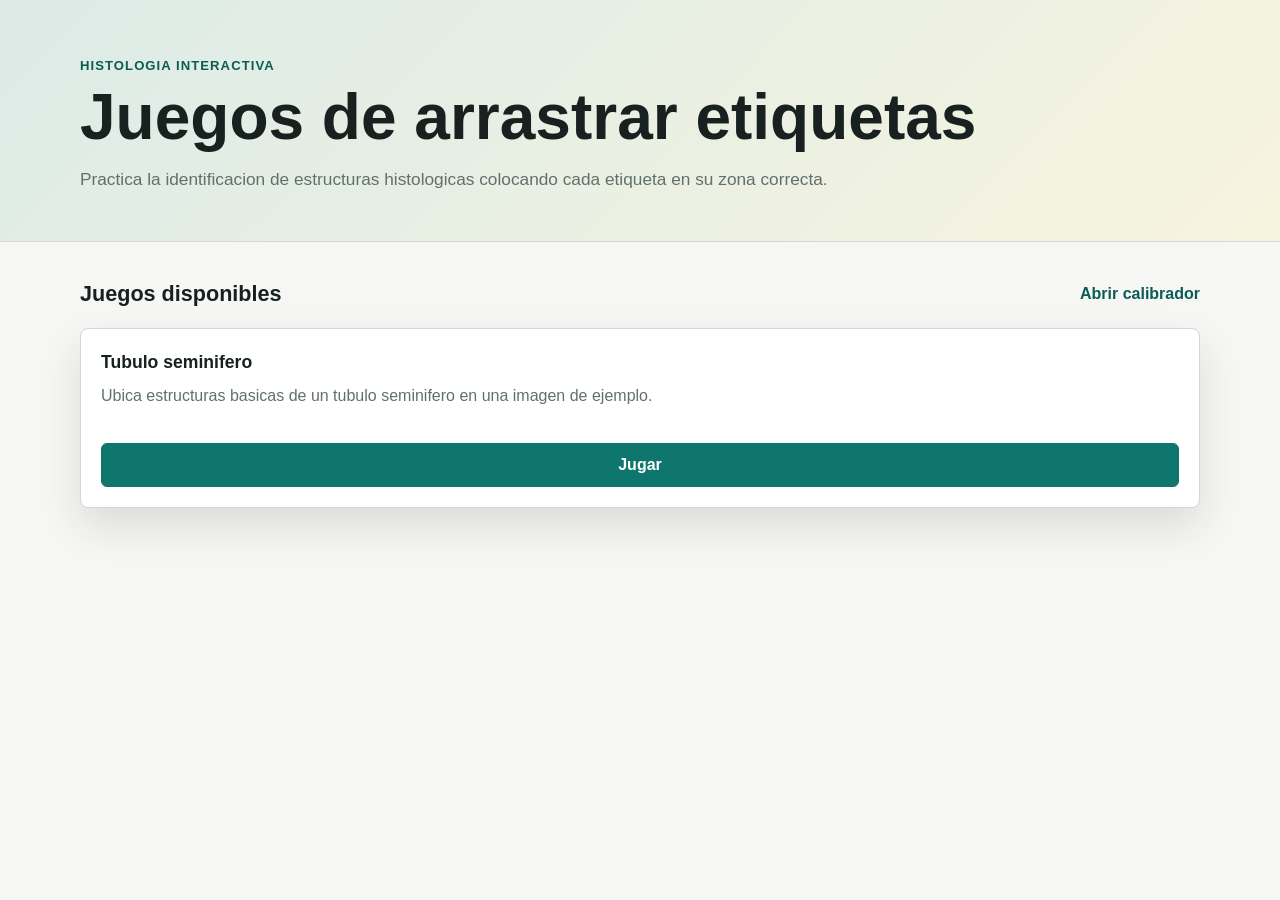
==== index.html @ eb305e26 "Crear plantilla base de juegos de histología" ====
<!doctype html>
<html lang="es">
  <head>
    <meta charset="utf-8">
    <meta name="viewport" content="width=device-width, initial-scale=1">
    <title>Juegos de histologia</title>
    <link rel="stylesheet" href="src/styles.css">
  </head>
  <body>
    <header class="site-header">
      <div class="wrap">
        <p class="eyebrow">Histologia interactiva</p>
        <h1>Juegos de arrastrar etiquetas</h1>
        <p class="lead">
          Practica la identificacion de estructuras histologicas colocando cada etiqueta en su zona correcta.
        </p>
      </div>
    </header>

    <main class="wrap main-layout">
      <section aria-labelledby="games-title">
        <div class="section-heading">
          <h2 id="games-title">Juegos disponibles</h2>
          <a class="secondary-link" href="calibrador.html">Abrir calibrador</a>
        </div>
        <div id="games-list" class="games-grid" aria-live="polite">
          <p class="muted">Cargando juegos...</p>
        </div>
      </section>
    </main>

    <script>
      const list = document.querySelector("#games-list");

      async function loadGames() {
        try {
          const response = await fetch("data/juegos.json", { cache: "no-store" });
          if (!response.ok) throw new Error("No se pudo cargar data/juegos.json");
          const games = await response.json();

          if (!Array.isArray(games) || games.length === 0) {
            list.innerHTML = '<p class="muted">Todavia no hay juegos publicados.</p>';
            return;
          }

          list.innerHTML = games.map((game) => `
            <article class="game-card">
              <div>
                <h3>${escapeHtml(game.titulo || game.id)}</h3>
                <p>${escapeHtml(game.descripcion || "Juego interactivo de histologia.")}</p>
              </div>
              <a class="button" href="game.html?juego=${encodeURIComponent(game.id)}">Jugar</a>
            </article>
          `).join("");
        } catch (error) {
          list.innerHTML = `
            <div class="notice error">
              No se pudo cargar el listado. Revisa que <code>data/juegos.json</code> exista y tenga JSON valido.
            </div>
          `;
        }
      }

      function escapeHtml(value) {
        return String(value)
          .replaceAll("&", "&amp;")
          .replaceAll("<", "&lt;")
          .replaceAll(">", "&gt;")
          .replaceAll('"', "&quot;")
          .replaceAll("'", "&#039;");
      }

      loadGames();
    </script>
  </body>
</html>
---- src/styles.css ----
:root {
  color-scheme: light;
  --bg: #f6f7f4;
  --surface: #ffffff;
  --surface-strong: #edf4f2;
  --ink: #18211f;
  --muted: #62706c;
  --line: #cfd9d4;
  --accent: #0f766e;
  --accent-dark: #0b5c55;
  --danger: #a33b25;
  --success: #26734d;
  --shadow: 0 18px 40px rgba(24, 33, 31, 0.12);
}

* {
  box-sizing: border-box;
}

body {
  margin: 0;
  background: var(--bg);
  color: var(--ink);
  font-family: Arial, Helvetica, sans-serif;
  line-height: 1.5;
}

img {
  display: block;
  max-width: 100%;
}

button,
input {
  font: inherit;
}

.wrap {
  width: min(1120px, calc(100% - 32px));
  margin: 0 auto;
}

.site-header {
  background: linear-gradient(135deg, #dcebe7 0%, #f7f4df 100%);
  border-bottom: 1px solid var(--line);
  padding: 56px 0 48px;
}

.compact-header {
  background: var(--surface);
  border-bottom: 1px solid var(--line);
  padding: 14px 0;
}

.header-row,
.section-heading,
.panel-heading {
  display: flex;
  align-items: center;
  justify-content: space-between;
  gap: 16px;
}

.main-layout {
  padding: 36px 0;
}

.eyebrow {
  margin: 0 0 8px;
  color: var(--accent-dark);
  font-size: 0.82rem;
  font-weight: 700;
  letter-spacing: 0.08em;
  text-transform: uppercase;
}

h1,
h2,
h3,
p {
  overflow-wrap: anywhere;
}

h1 {
  margin: 0;
  font-size: clamp(2rem, 5vw, 4rem);
  line-height: 1.05;
}

h2 {
  margin: 0;
  font-size: 1.35rem;
}

h3 {
  margin: 0 0 8px;
  font-size: 1.1rem;
}

.lead {
  max-width: 760px;
  margin: 16px 0 0;
  color: var(--muted);
  font-size: 1.08rem;
}

.muted {
  color: var(--muted);
}

.secondary-link {
  color: var(--accent-dark);
  font-weight: 700;
  text-decoration: none;
}

.secondary-link:hover {
  text-decoration: underline;
}

.games-grid {
  display: grid;
  grid-template-columns: repeat(auto-fit, minmax(240px, 1fr));
  gap: 16px;
  margin-top: 18px;
}

.game-card,
.labels-panel,
.image-panel,
.status-panel,
.calibrator-tools,
.calibrator-output,
.calibrator-stage-wrap {
  background: var(--surface);
  border: 1px solid var(--line);
  border-radius: 8px;
  box-shadow: var(--shadow);
}

.game-card {
  display: flex;
  min-height: 180px;
  flex-direction: column;
  justify-content: space-between;
  gap: 18px;
  padding: 20px;
}

.game-card p {
  margin: 0;
  color: var(--muted);
}

.button {
  display: inline-flex;
  min-height: 42px;
  align-items: center;
  justify-content: center;
  border: 1px solid var(--accent);
  border-radius: 6px;
  background: var(--accent);
  color: #ffffff;
  cursor: pointer;
  font-weight: 700;
  padding: 9px 14px;
  text-decoration: none;
}

.button:hover {
  background: var(--accent-dark);
  border-color: var(--accent-dark);
}

.button.secondary {
  background: #ffffff;
  color: var(--accent-dark);
}

.button.secondary:hover {
  background: var(--surface-strong);
}

.game-intro {
  padding: 30px 0 18px;
}

.status-panel {
  display: flex;
  align-items: center;
  justify-content: space-between;
  gap: 16px;
  margin-bottom: 18px;
  padding: 14px 16px;
}

#progress-text {
  font-weight: 700;
}

#feedback-text.success {
  color: var(--success);
  font-weight: 700;
}

#feedback-text.error {
  color: var(--danger);
  font-weight: 700;
}

.play-layout {
  display: grid;
  grid-template-columns: minmax(220px, 300px) 1fr;
  gap: 18px;
  align-items: start;
  padding-bottom: 36px;
}

.labels-panel {
  padding: 16px;
}

.labels-list {
  display: grid;
  gap: 10px;
  margin-top: 16px;
}

.label-chip {
  min-height: 44px;
  border: 1px solid var(--line);
  border-radius: 6px;
  background: #f9fbfa;
  color: var(--ink);
  cursor: grab;
  font-weight: 700;
  padding: 10px 12px;
  text-align: left;
}

.label-chip:active {
  cursor: grabbing;
}

.label-chip.used {
  opacity: 0.45;
}

.label-chip.selected {
  border-color: var(--accent);
  background: var(--surface-strong);
  box-shadow: inset 0 0 0 2px rgba(15, 118, 110, 0.22);
}

.image-panel {
  overflow: hidden;
  padding: 12px;
}

.image-stage {
  position: relative;
  overflow: hidden;
  border-radius: 6px;
  background: #e6ece9;
}

.image-stage img {
  width: 100%;
  height: auto;
  user-select: none;
}

.drop-zone {
  position: absolute;
  display: grid;
  min-width: 44px;
  min-height: 32px;
  place-items: center;
  border: 2px dashed rgba(15, 118, 110, 0.75);
  border-radius: 6px;
  background: rgba(255, 255, 255, 0.52);
  color: var(--accent-dark);
  font-size: 0.82rem;
  font-weight: 700;
  text-align: center;
  transform: translate(-50%, -50%);
  transition: background 120ms ease, border-color 120ms ease;
}

.drop-zone.over {
  background: rgba(220, 235, 231, 0.9);
  border-color: var(--accent-dark);
}

.drop-zone.correct {
  border-color: var(--success);
  background: rgba(218, 242, 226, 0.94);
  color: var(--success);
}

.notice {
  border: 1px solid var(--line);
  border-radius: 8px;
  background: var(--surface);
  padding: 14px 16px;
}

.notice.error {
  border-color: #e3b4a8;
  color: var(--danger);
}

.calibrator-tools,
.calibrator-output {
  display: grid;
  grid-template-columns: 1fr auto auto;
  gap: 14px;
  align-items: end;
  margin-bottom: 16px;
  padding: 16px;
}

.calibrator-output {
  grid-template-columns: 1fr auto minmax(70px, auto);
}

label {
  display: grid;
  gap: 6px;
  color: var(--muted);
  font-size: 0.92rem;
  font-weight: 700;
}

input[type="text"] {
  width: 100%;
  min-height: 42px;
  border: 1px solid var(--line);
  border-radius: 6px;
  color: var(--ink);
  padding: 9px 11px;
}

.toggle {
  display: flex;
  min-height: 42px;
  align-items: center;
  gap: 8px;
  color: var(--ink);
}

.calibrator-stage-wrap {
  padding: 12px;
}

.calibrator-stage {
  position: relative;
  overflow: hidden;
  border-radius: 6px;
  background: #e6ece9;
}

.calibrator-stage.with-grid::after {
  position: absolute;
  inset: 0;
  background-image:
    linear-gradient(rgba(15, 118, 110, 0.24) 1px, transparent 1px),
    linear-gradient(90deg, rgba(15, 118, 110, 0.24) 1px, transparent 1px);
  background-size: 10% 10%;
  content: "";
  pointer-events: none;
}

.calibrator-stage img {
  width: 100%;
  height: auto;
}

.calibrator-marker {
  position: absolute;
  width: 18px;
  height: 18px;
  border: 3px solid #ffffff;
  border-radius: 999px;
  background: var(--danger);
  box-shadow: 0 0 0 2px var(--danger);
  transform: translate(-50%, -50%);
}

@media (max-width: 760px) {
  .site-header {
    padding: 36px 0 30px;
  }

  .header-row,
  .section-heading,
  .status-panel,
  .panel-heading {
    align-items: flex-start;
    flex-direction: column;
  }

  .play-layout {
    grid-template-columns: 1fr;
  }

  .labels-list {
    grid-template-columns: repeat(auto-fit, minmax(140px, 1fr));
  }

  .calibrator-tools,
  .calibrator-output {
    grid-template-columns: 1fr;
  }
}
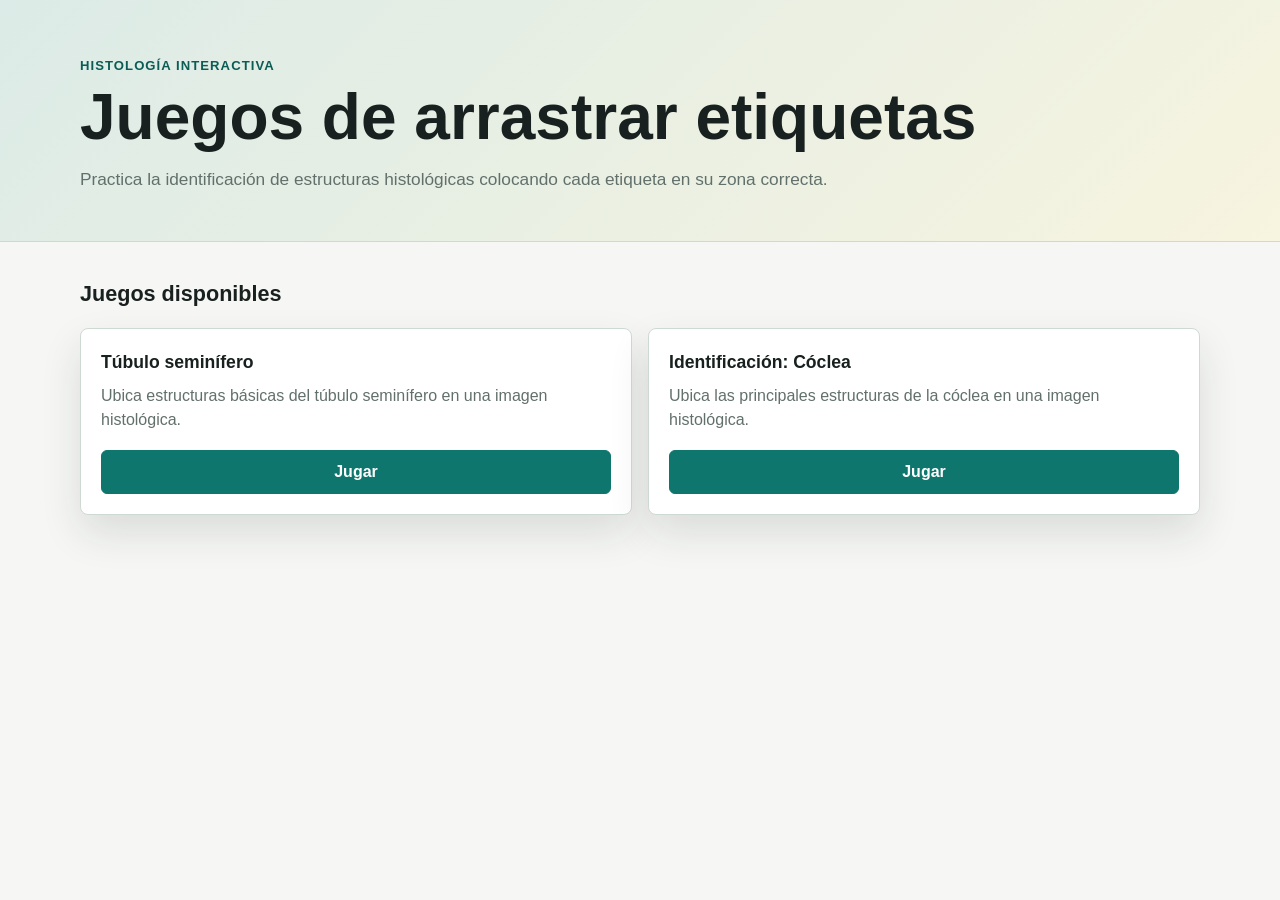
==== commit 6b374104: "Limpiar interfaz para estudiantes" ====
--- a/index.html
+++ b/index.html
@@ -3,16 +3,16 @@
   <head>
     <meta charset="utf-8">
     <meta name="viewport" content="width=device-width, initial-scale=1">
-    <title>Juegos de histologia</title>
+    <title>Juegos de histología</title>
     <link rel="stylesheet" href="src/styles.css">
   </head>
   <body>
     <header class="site-header">
       <div class="wrap">
-        <p class="eyebrow">Histologia interactiva</p>
+        <p class="eyebrow">Histología interactiva</p>
         <h1>Juegos de arrastrar etiquetas</h1>
         <p class="lead">
-          Practica la identificacion de estructuras histologicas colocando cada etiqueta en su zona correcta.
+          Practica la identificación de estructuras histológicas colocando cada etiqueta en su zona correcta.
         </p>
       </div>
     </header>
@@ -21,7 +21,6 @@
       <section aria-labelledby="games-title">
         <div class="section-heading">
           <h2 id="games-title">Juegos disponibles</h2>
-          <a class="secondary-link" href="calibrador.html">Abrir calibrador</a>
         </div>
         <div id="games-list" class="games-grid" aria-live="polite">
           <p class="muted">Cargando juegos...</p>
@@ -39,7 +38,7 @@
           const games = await response.json();
 
           if (!Array.isArray(games) || games.length === 0) {
-            list.innerHTML = '<p class="muted">Todavia no hay juegos publicados.</p>';
+            list.innerHTML = '<p class="muted">Todavía no hay juegos publicados.</p>';
             return;
           }
 
@@ -47,7 +46,7 @@
             <article class="game-card">
               <div>
                 <h3>${escapeHtml(game.titulo || game.id)}</h3>
-                <p>${escapeHtml(game.descripcion || "Juego interactivo de histologia.")}</p>
+                <p>${escapeHtml(game.descripcion || "Juego interactivo de histología.")}</p>
               </div>
               <a class="button" href="game.html?juego=${encodeURIComponent(game.id)}">Jugar</a>
             </article>
@@ -55,7 +54,7 @@
         } catch (error) {
           list.innerHTML = `
             <div class="notice error">
-              No se pudo cargar el listado. Revisa que <code>data/juegos.json</code> exista y tenga JSON valido.
+              No se pudo cargar el listado. Revisa que <code>data/juegos.json</code> exista y tenga JSON válido.
             </div>
           `;
         }
--- a/src/styles.css
+++ b/src/styles.css
@@ -272,19 +272,33 @@
 
 .drop-zone {
   position: absolute;
-  display: grid;
-  min-width: 44px;
-  min-height: 32px;
-  place-items: center;
+  display: flex;
+  min-width: 0;
+  min-height: 0;
+  align-items: center;
+  justify-content: center;
   border: 2px dashed rgba(15, 118, 110, 0.75);
   border-radius: 6px;
   background: rgba(255, 255, 255, 0.52);
   color: var(--accent-dark);
   font-size: 0.82rem;
   font-weight: 700;
+  line-height: 1;
+  overflow: hidden;
+  overflow-wrap: anywhere;
+  padding: 0 2px;
   text-align: center;
   transform: translate(-50%, -50%);
   transition: background 120ms ease, border-color 120ms ease;
+  white-space: normal;
+  word-break: normal;
+}
+
+.drop-zone.compact {
+  border-width: 1px;
+  font-size: 0.58rem;
+  line-height: 0.95;
+  padding: 0 1px;
 }
 
 .drop-zone.over {
@@ -296,6 +310,16 @@
   border-color: var(--success);
   background: rgba(218, 242, 226, 0.94);
   color: var(--success);
+  font-size: 0.62rem;
+  hyphens: auto;
+  line-height: 1.05;
+  padding: 1px 3px;
+}
+
+.drop-zone.compact.correct {
+  font-size: 0.5rem;
+  line-height: 0.9;
+  padding: 0 1px;
 }
 
 .notice {
